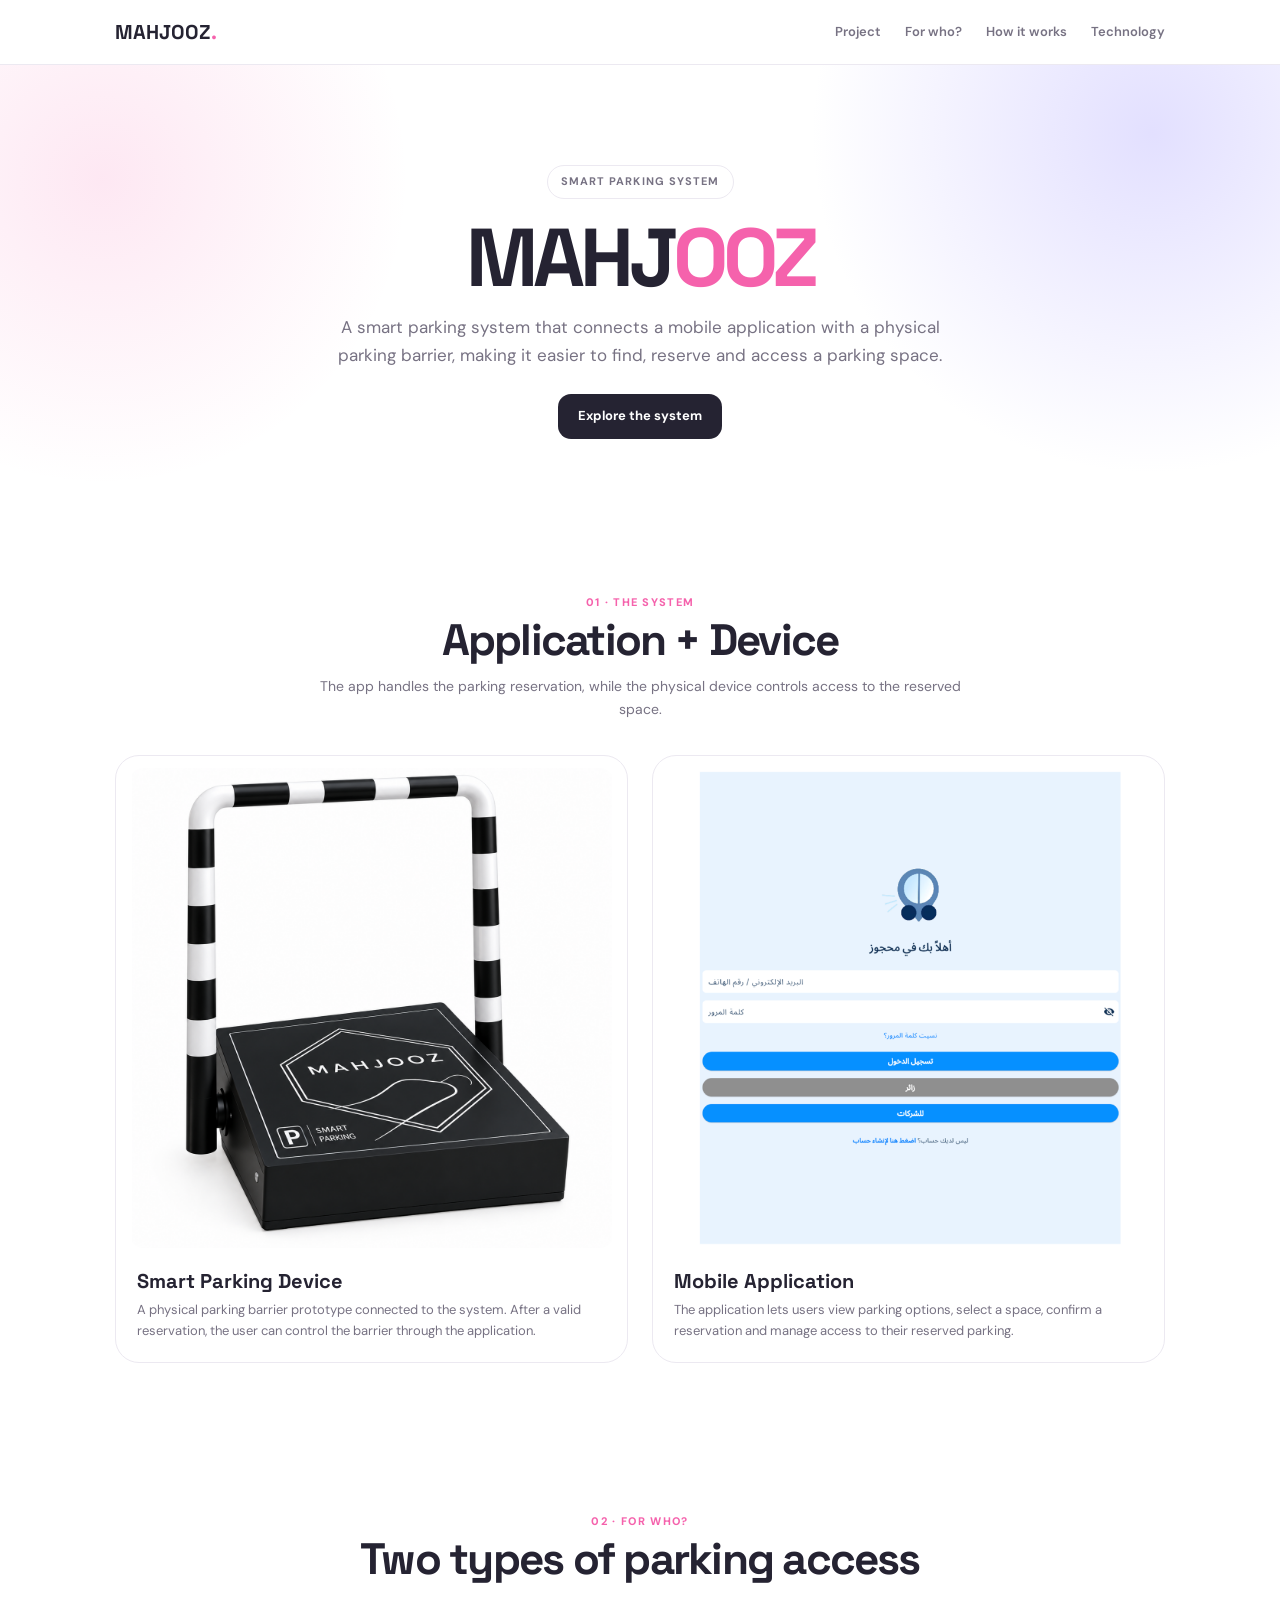
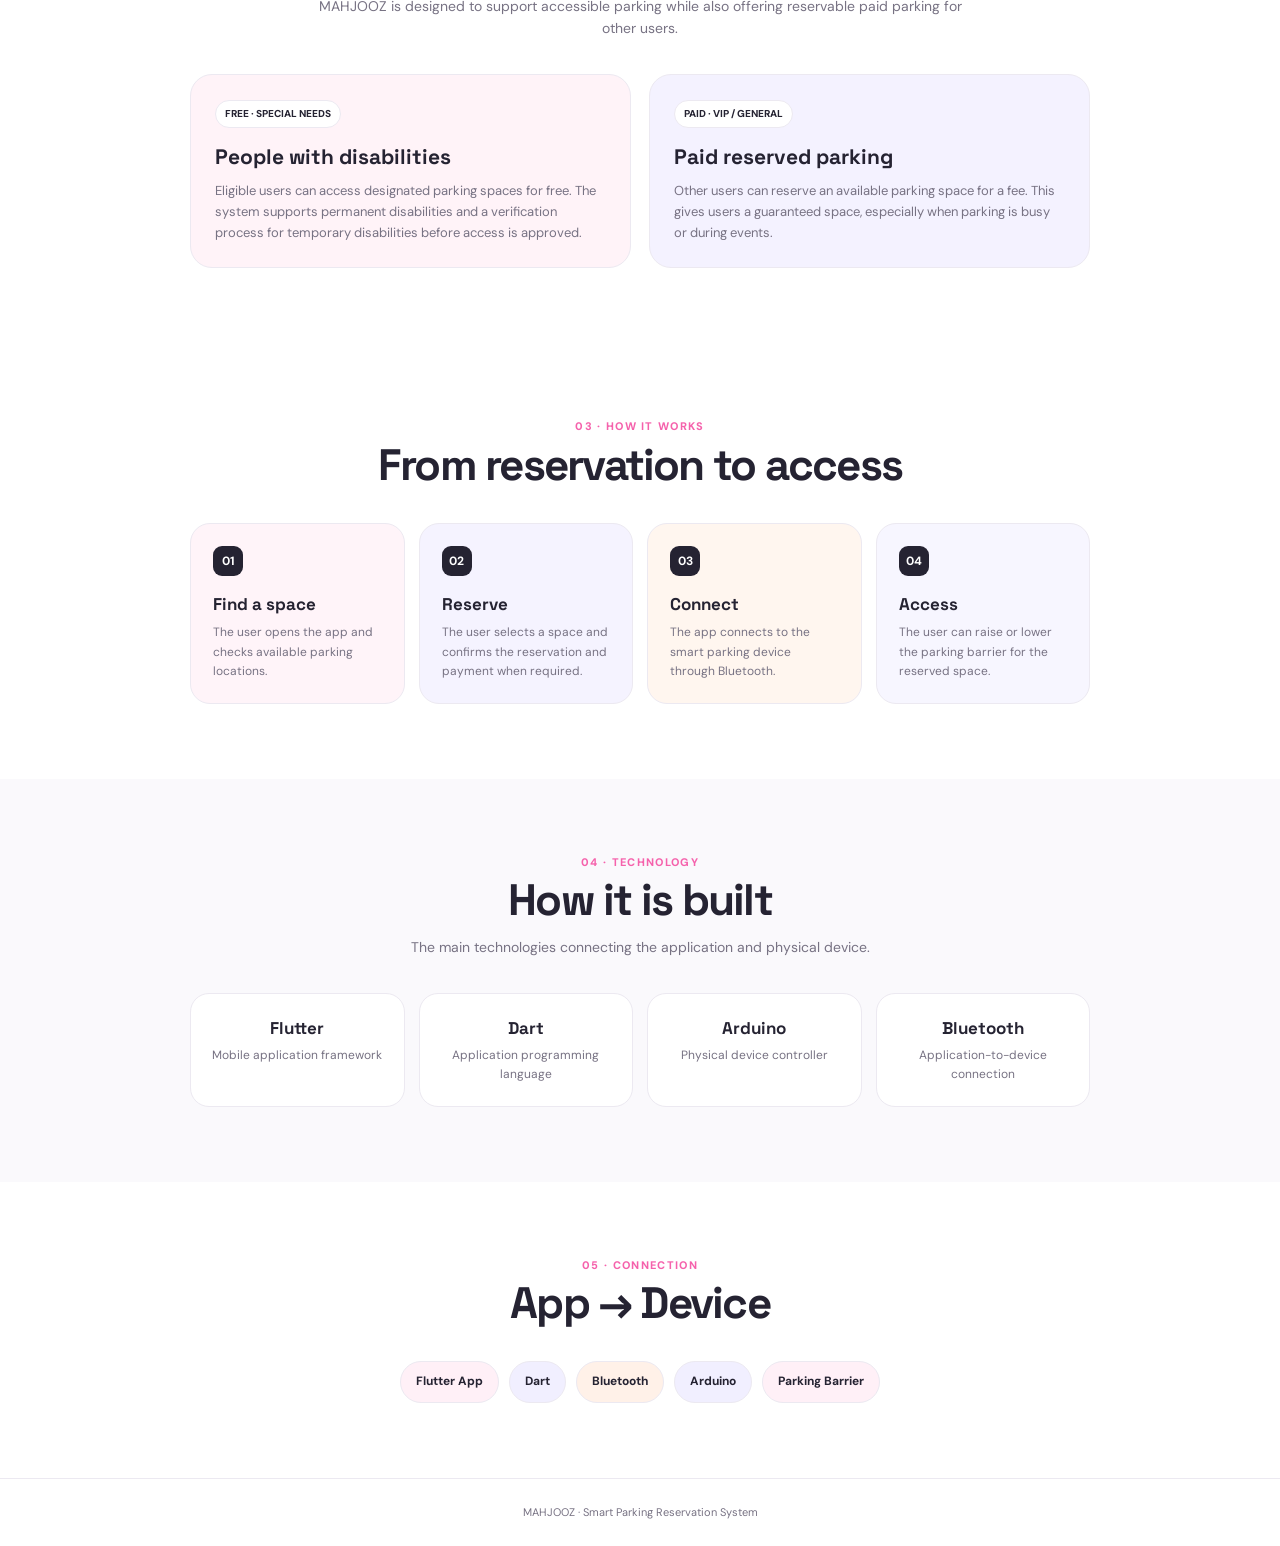
==== index1.html @ 87c308af "Add files via upload" ====
<!DOCTYPE html>
<html lang="en">
<head>
  <meta charset="UTF-8">
  <meta name="viewport" content="width=device-width, initial-scale=1.0">
  <meta name="description" content="MAHJOOZ Smart Parking System — application and smart parking device.">
  <title>MAHJOOZ | Smart Parking</title>
  <link rel="preconnect" href="https://fonts.googleapis.com">
  <link rel="preconnect" href="https://fonts.gstatic.com" crossorigin>
  <link href="https://fonts.googleapis.com/css2?family=DM+Sans:wght@400;500;600;700&family=Space+Grotesk:wght@500;600;700&display=swap" rel="stylesheet">
  <style>
    :root{--pink:#f562ac;--lav:#b8b1ff;--white:#fff;--peach:#ffd6ba;--ink:#252332;--muted:#777283;--line:#ece9f1;--soft:#faf9fc}
    *{box-sizing:border-box;margin:0;padding:0}
    html{scroll-behavior:smooth}
    body{font-family:"DM Sans",sans-serif;color:var(--ink);background:var(--white);line-height:1.6}
    img{max-width:100%;display:block} a{text-decoration:none;color:inherit}
    .container{width:min(1050px,92%);margin:auto}
    nav{position:sticky;top:0;z-index:10;background:rgba(255,255,255,.9);backdrop-filter:blur(14px);border-bottom:1px solid var(--line)}
    .nav-inner{height:64px;display:flex;align-items:center;justify-content:space-between}
    .logo{font-family:"Space Grotesk";font-weight:700;font-size:20px}.logo span{color:var(--pink)}
    .nav-links{display:flex;gap:24px;font-size:13px;font-weight:600;color:var(--muted)}
    .nav-links a:hover{color:var(--pink)}
    .hero{padding:100px 0 80px;background:radial-gradient(circle at 90% 15%,rgba(184,177,255,.4),transparent 28%),radial-gradient(circle at 8% 25%,rgba(245,98,172,.15),transparent 25%)}
    .hero-content{text-align:center;max-width:800px;margin:auto}
    .tag{display:inline-block;padding:7px 13px;border:1px solid var(--line);border-radius:999px;font-size:11px;font-weight:700;letter-spacing:.1em;text-transform:uppercase;background:#fff;color:var(--muted)}
    h1{font-family:"Space Grotesk";font-size:clamp(50px,8vw,82px);line-height:.95;letter-spacing:-.06em;margin:20px 0 18px}
    h1 span{color:var(--pink)} .hero p{max-width:640px;margin:auto;color:var(--muted);font-size:17px}
    .button{display:inline-block;margin-top:25px;padding:12px 20px;background:var(--ink);color:#fff;border-radius:13px;font-size:13px;font-weight:700}
    section{padding:75px 0}.showcase,.how{background:#fff}.tech{background:var(--soft)}
    .section-head{text-align:center;margin-bottom:35px}.kicker{color:var(--pink);font-size:11px;font-weight:800;letter-spacing:.12em;text-transform:uppercase}
    .section-title{font-family:"Space Grotesk";font-size:clamp(30px,4vw,44px);line-height:1.05;letter-spacing:-.04em;margin-top:6px}
    .section-text{max-width:650px;margin:12px auto 0;color:var(--muted);font-size:14px}
    .visuals{display:grid;grid-template-columns:1fr 1fr;gap:24px}
    .visual{background:#fff;border:1px solid var(--line);border-radius:24px;padding:12px;overflow:hidden}
    .visual img{width:100%;height:480px;object-fit:contain;border-radius:17px;background:#fff}
    .visual-info{padding:17px 9px 8px}.visual-info h3{font-family:"Space Grotesk";font-size:20px}.visual-info p{font-size:13px;color:var(--muted);margin-top:3px}
    .audience{margin:30px auto 0;max-width:900px;display:grid;grid-template-columns:1fr 1fr;gap:18px}
    .audience-card{border:1px solid var(--line);border-radius:22px;padding:24px;background:#fff}
    .audience-card.free{background:#fff3f8}.audience-card.paid{background:#f4f2ff}
    .audience-card h3{font-family:"Space Grotesk";font-size:21px;margin-bottom:7px}
    .audience-card p{font-size:13px;color:var(--muted)}
    .badge{display:inline-block;padding:5px 9px;border-radius:999px;font-size:10px;font-weight:800;margin-bottom:12px;background:#fff;border:1px solid var(--line)}
    .flow{display:grid;grid-template-columns:repeat(4,1fr);gap:14px;max-width:900px;margin:auto}
    .step{padding:22px;border-radius:20px;border:1px solid var(--line);background:#fff}
    .step:nth-child(1){background:#fff4f9}.step:nth-child(2){background:#f5f3ff}.step:nth-child(3){background:#fff6ef}.step:nth-child(4){background:#f7f6ff}
    .number{width:30px;height:30px;border-radius:9px;background:var(--ink);color:#fff;display:grid;place-items:center;font-size:12px;font-weight:700;margin-bottom:15px}
    .step h3{font-family:"Space Grotesk";font-size:17px}.step p{font-size:12px;color:var(--muted);margin-top:5px}
    .tech-grid{display:grid;grid-template-columns:repeat(4,1fr);gap:14px;max-width:900px;margin:auto}
    .tech-card{background:#fff;border:1px solid var(--line);border-radius:19px;padding:21px;text-align:center}
    .tech-card h3{font-family:"Space Grotesk";font-size:17px}.tech-card p{font-size:12px;color:var(--muted);margin-top:4px}
    .connection{max-width:720px;margin:auto;display:flex;justify-content:center;align-items:center;gap:10px;flex-wrap:wrap}
    .connection span{padding:10px 15px;border-radius:999px;border:1px solid var(--line);font-size:12px;font-weight:700;background:#fff}
    .connection .pink{background:#fff0f7}.connection .lav{background:#f1efff}.connection .peach{background:#fff1e8}
    footer{border-top:1px solid var(--line);padding:25px 0;text-align:center;color:var(--muted);font-size:11px}
    @media(max-width:750px){.nav-links{display:none}.visuals,.audience,.flow,.tech-grid{grid-template-columns:1fr}.visual img{height:auto;max-height:520px}section{padding:60px 0}.hero{padding:75px 0 60px}}
  </style>
</head>
<body>

<nav>
  <div class="container nav-inner">
    <a href="#" class="logo">MAHJOOZ<span>.</span></a>
    <div class="nav-links">
      <a href="#project">Project</a>
      <a href="#users">For who?</a>
      <a href="#how">How it works</a>
      <a href="#technology">Technology</a>
    </div>
  </div>
</nav>

<header class="hero">
  <div class="container hero-content">
    <div class="tag">Smart Parking System</div>
    <h1>MAHJ<span>OOZ</span></h1>
    <p>
      A smart parking system that connects a mobile application with a physical
      parking barrier, making it easier to find, reserve and access a parking space.
    </p>
    <a href="#project" class="button">Explore the system</a>
  </div>
</header>

<section id="project" class="showcase">
  <div class="container">
    <div class="section-head">
      <div class="kicker">01 · The system</div>
      <h2 class="section-title">Application + Device</h2>
      <p class="section-text">
        The app handles the parking reservation, while the physical device controls
        access to the reserved space.
      </p>
    </div>

    <div class="visuals">
      <figure class="visual">
        <img src="mahjuz-device.png" alt="MAHJOOZ smart parking device">
        <figcaption class="visual-info">
          <h3>Smart Parking Device</h3>
          <p>
            A physical parking barrier prototype connected to the system. After a
            valid reservation, the user can control the barrier through the application.
          </p>
        </figcaption>
      </figure>

      <figure class="visual">
        <img src="mahjuz-app.png" alt="MAHJOOZ mobile application interface">
        <figcaption class="visual-info">
          <h3>Mobile Application</h3>
          <p>
            The application lets users view parking options, select a space, confirm
            a reservation and manage access to their reserved parking.
          </p>
        </figcaption>
      </figure>
    </div>
  </div>
</section>

<section id="users" class="how">
  <div class="container">
    <div class="section-head">
      <div class="kicker">02 · For who?</div>
      <h2 class="section-title">Two types of parking access</h2>
      <p class="section-text">
        MAHJOOZ is designed to support accessible parking while also offering
        reservable paid parking for other users.
      </p>
    </div>

    <div class="audience">
      <article class="audience-card free">
        <div class="badge">FREE · SPECIAL NEEDS</div>
        <h3>People with disabilities</h3>
        <p>
          Eligible users can access designated parking spaces for free. The system
          supports permanent disabilities and a verification process for temporary
          disabilities before access is approved.
        </p>
      </article>

      <article class="audience-card paid">
        <div class="badge">PAID · VIP / GENERAL</div>
        <h3>Paid reserved parking</h3>
        <p>
          Other users can reserve an available parking space for a fee. This gives
          users a guaranteed space, especially when parking is busy or during events.
        </p>
      </article>
    </div>
  </div>
</section>

<section id="how">
  <div class="container">
    <div class="section-head">
      <div class="kicker">03 · How it works</div>
      <h2 class="section-title">From reservation to access</h2>
    </div>

    <div class="flow">
      <article class="step">
        <div class="number">01</div>
        <h3>Find a space</h3>
        <p>The user opens the app and checks available parking locations.</p>
      </article>
      <article class="step">
        <div class="number">02</div>
        <h3>Reserve</h3>
        <p>The user selects a space and confirms the reservation and payment when required.</p>
      </article>
      <article class="step">
        <div class="number">03</div>
        <h3>Connect</h3>
        <p>The app connects to the smart parking device through Bluetooth.</p>
      </article>
      <article class="step">
        <div class="number">04</div>
        <h3>Access</h3>
        <p>The user can raise or lower the parking barrier for the reserved space.</p>
      </article>
    </div>
  </div>
</section>

<section id="technology" class="tech">
  <div class="container">
    <div class="section-head">
      <div class="kicker">04 · Technology</div>
      <h2 class="section-title">How it is built</h2>
      <p class="section-text">The main technologies connecting the application and physical device.</p>
    </div>

    <div class="tech-grid">
      <article class="tech-card"><h3>Flutter</h3><p>Mobile application framework</p></article>
      <article class="tech-card"><h3>Dart</h3><p>Application programming language</p></article>
      <article class="tech-card"><h3>Arduino</h3><p>Physical device controller</p></article>
      <article class="tech-card"><h3>Bluetooth</h3><p>Application-to-device connection</p></article>
    </div>
  </div>
</section>

<section>
  <div class="container">
    <div class="section-head">
      <div class="kicker">05 · Connection</div>
      <h2 class="section-title">App → Device</h2>
    </div>
    <div class="connection">
      <span class="pink">Flutter App</span>
      <span class="lav">Dart</span>
      <span class="peach">Bluetooth</span>
      <span class="lav">Arduino</span>
      <span class="pink">Parking Barrier</span>
    </div>
  </div>
</section>

<footer>MAHJOOZ · Smart Parking Reservation System</footer>
</body>
</html>
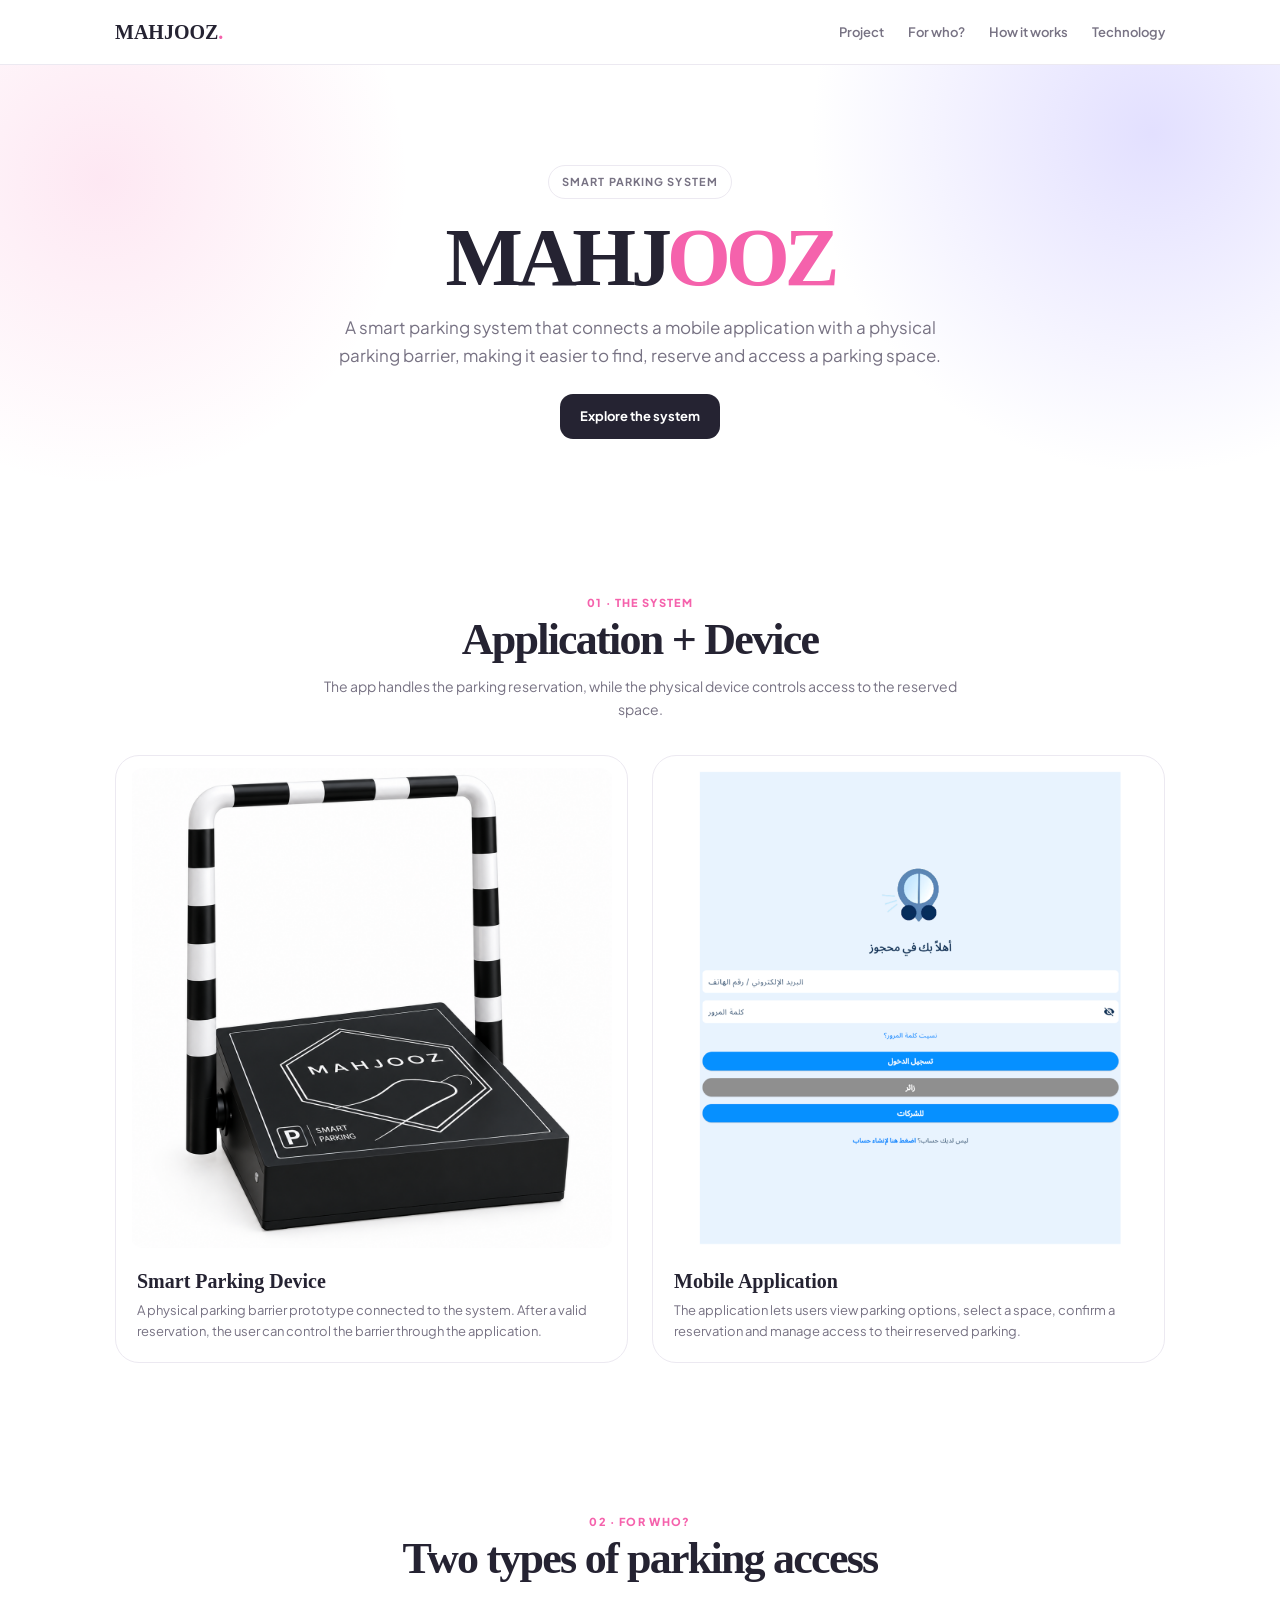
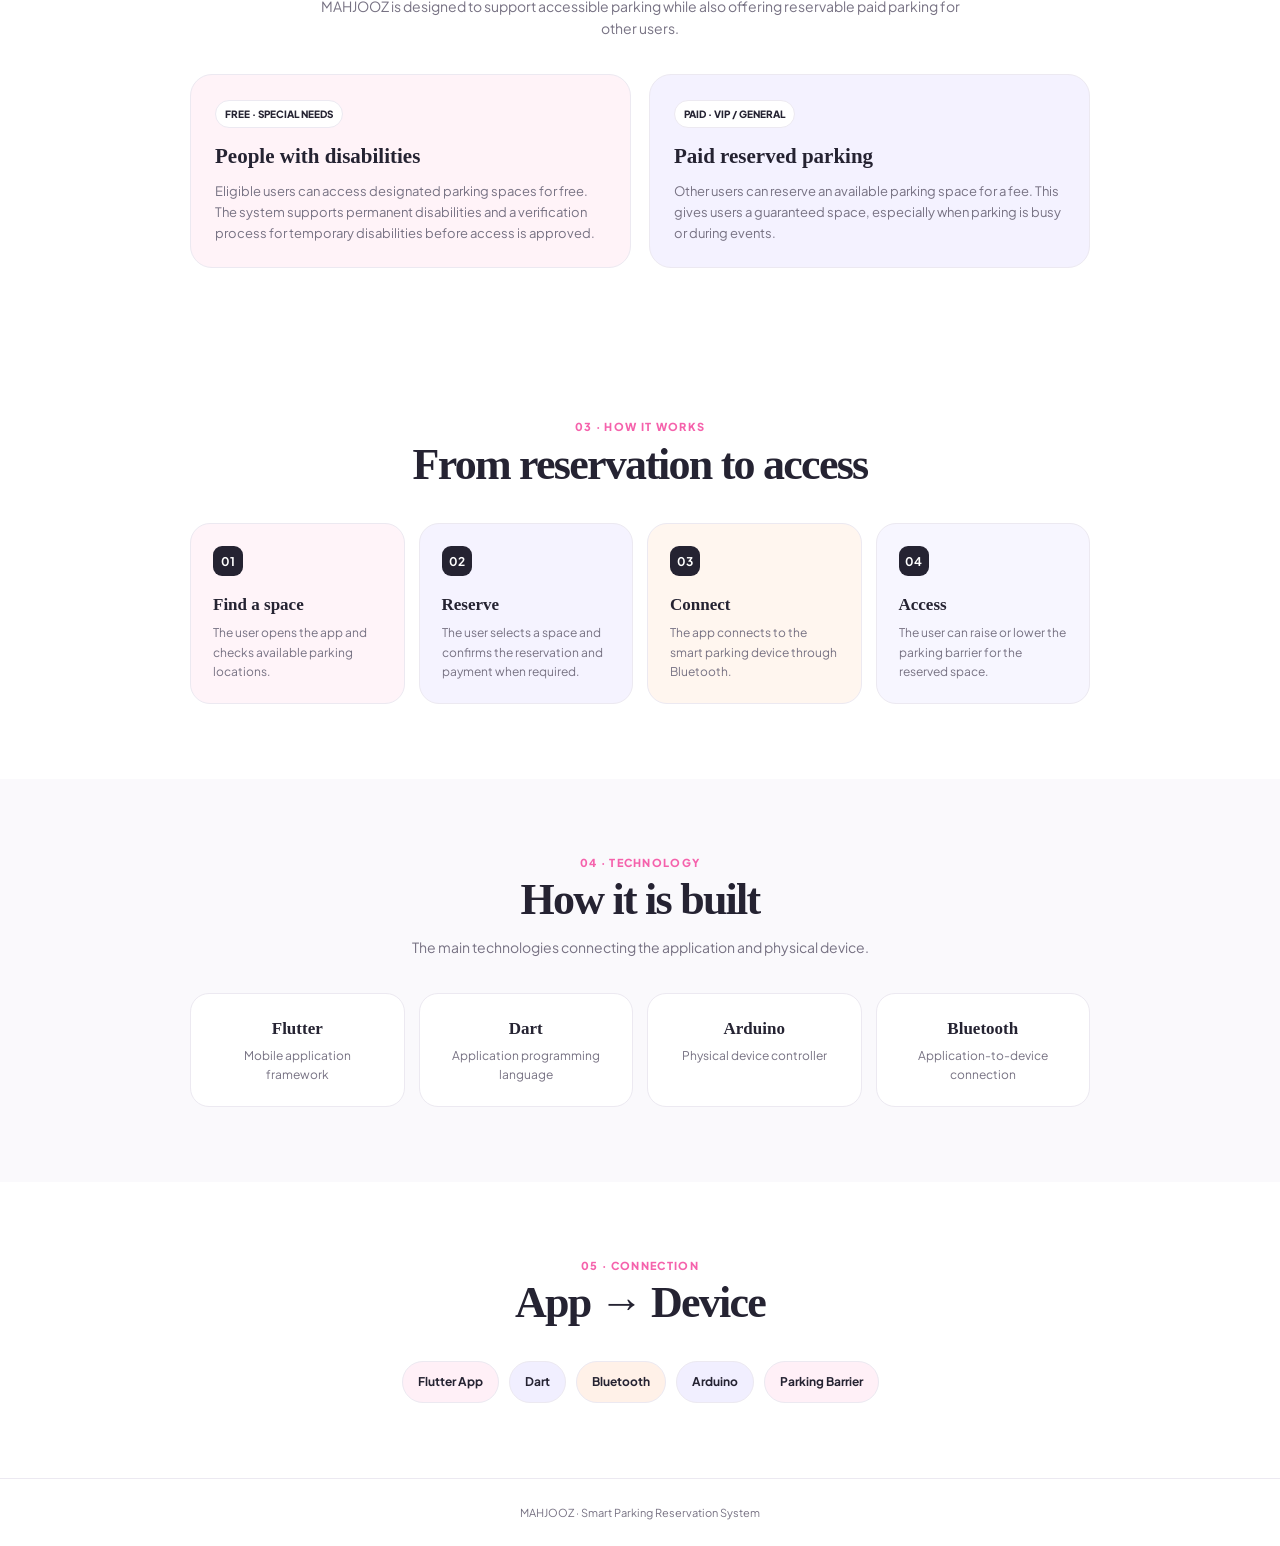
==== commit 29a4c6ec: "index1.html" ====
--- a/index1.html
+++ b/index1.html
@@ -7,12 +7,12 @@
   <title>MAHJOOZ | Smart Parking</title>
   <link rel="preconnect" href="https://fonts.googleapis.com">
   <link rel="preconnect" href="https://fonts.gstatic.com" crossorigin>
-  <link href="https://fonts.googleapis.com/css2?family=DM+Sans:wght@400;500;600;700&family=Space+Grotesk:wght@500;600;700&display=swap" rel="stylesheet">
+  <link href="https://fonts.googleapis.com/css2?family=Plus+Jakarta+Sans:wght@400;700;800&family=Playfair+Display:ital,wght@1,700&display=swap" rel="stylesheet">
   <style>
     :root{--pink:#f562ac;--lav:#b8b1ff;--white:#fff;--peach:#ffd6ba;--ink:#252332;--muted:#777283;--line:#ece9f1;--soft:#faf9fc}
     *{box-sizing:border-box;margin:0;padding:0}
     html{scroll-behavior:smooth}
-    body{font-family:"DM Sans",sans-serif;color:var(--ink);background:var(--white);line-height:1.6}
+    body{font-family:'Plus Jakarta Sans', sans-serif ;color:var(--ink);background:var(--white);line-height:1.6}
     img{max-width:100%;display:block} a{text-decoration:none;color:inherit}
     .container{width:min(1050px,92%);margin:auto}
     nav{position:sticky;top:0;z-index:10;background:rgba(255,255,255,.9);backdrop-filter:blur(14px);border-bottom:1px solid var(--line)}
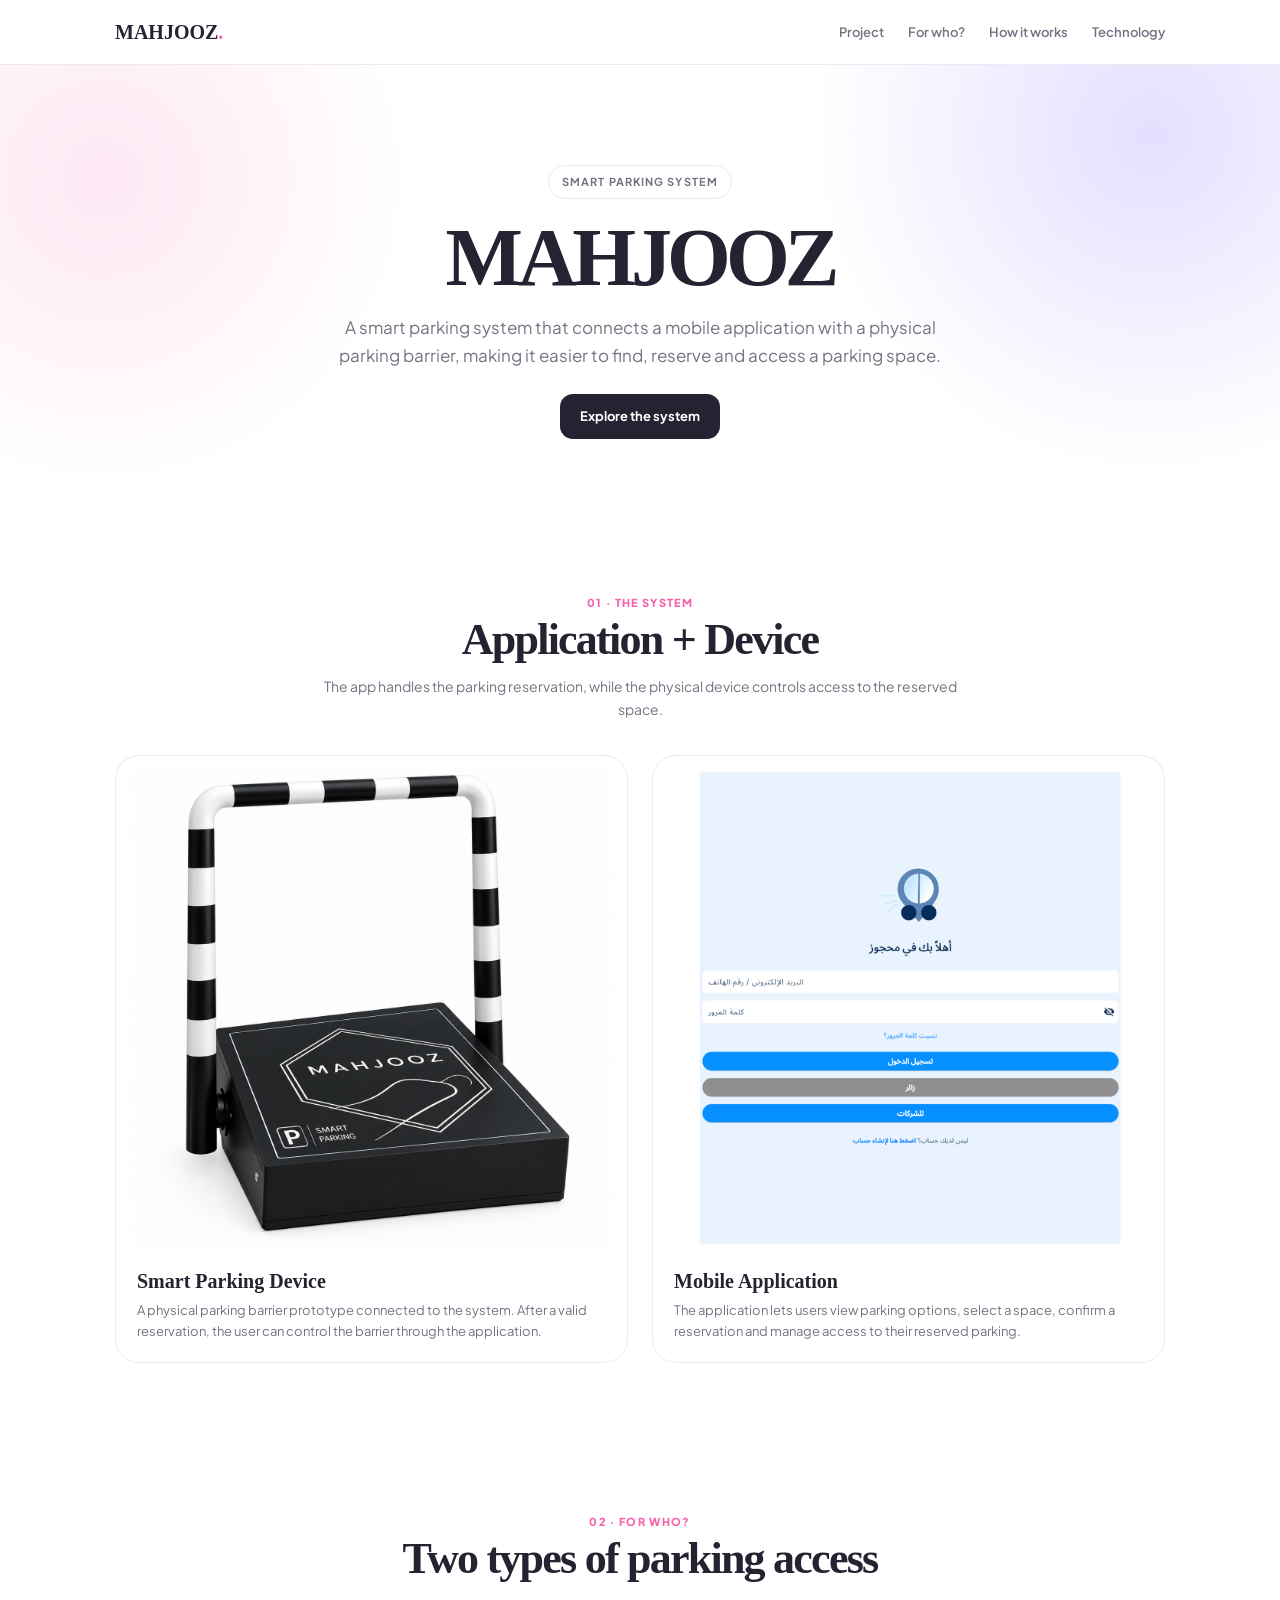
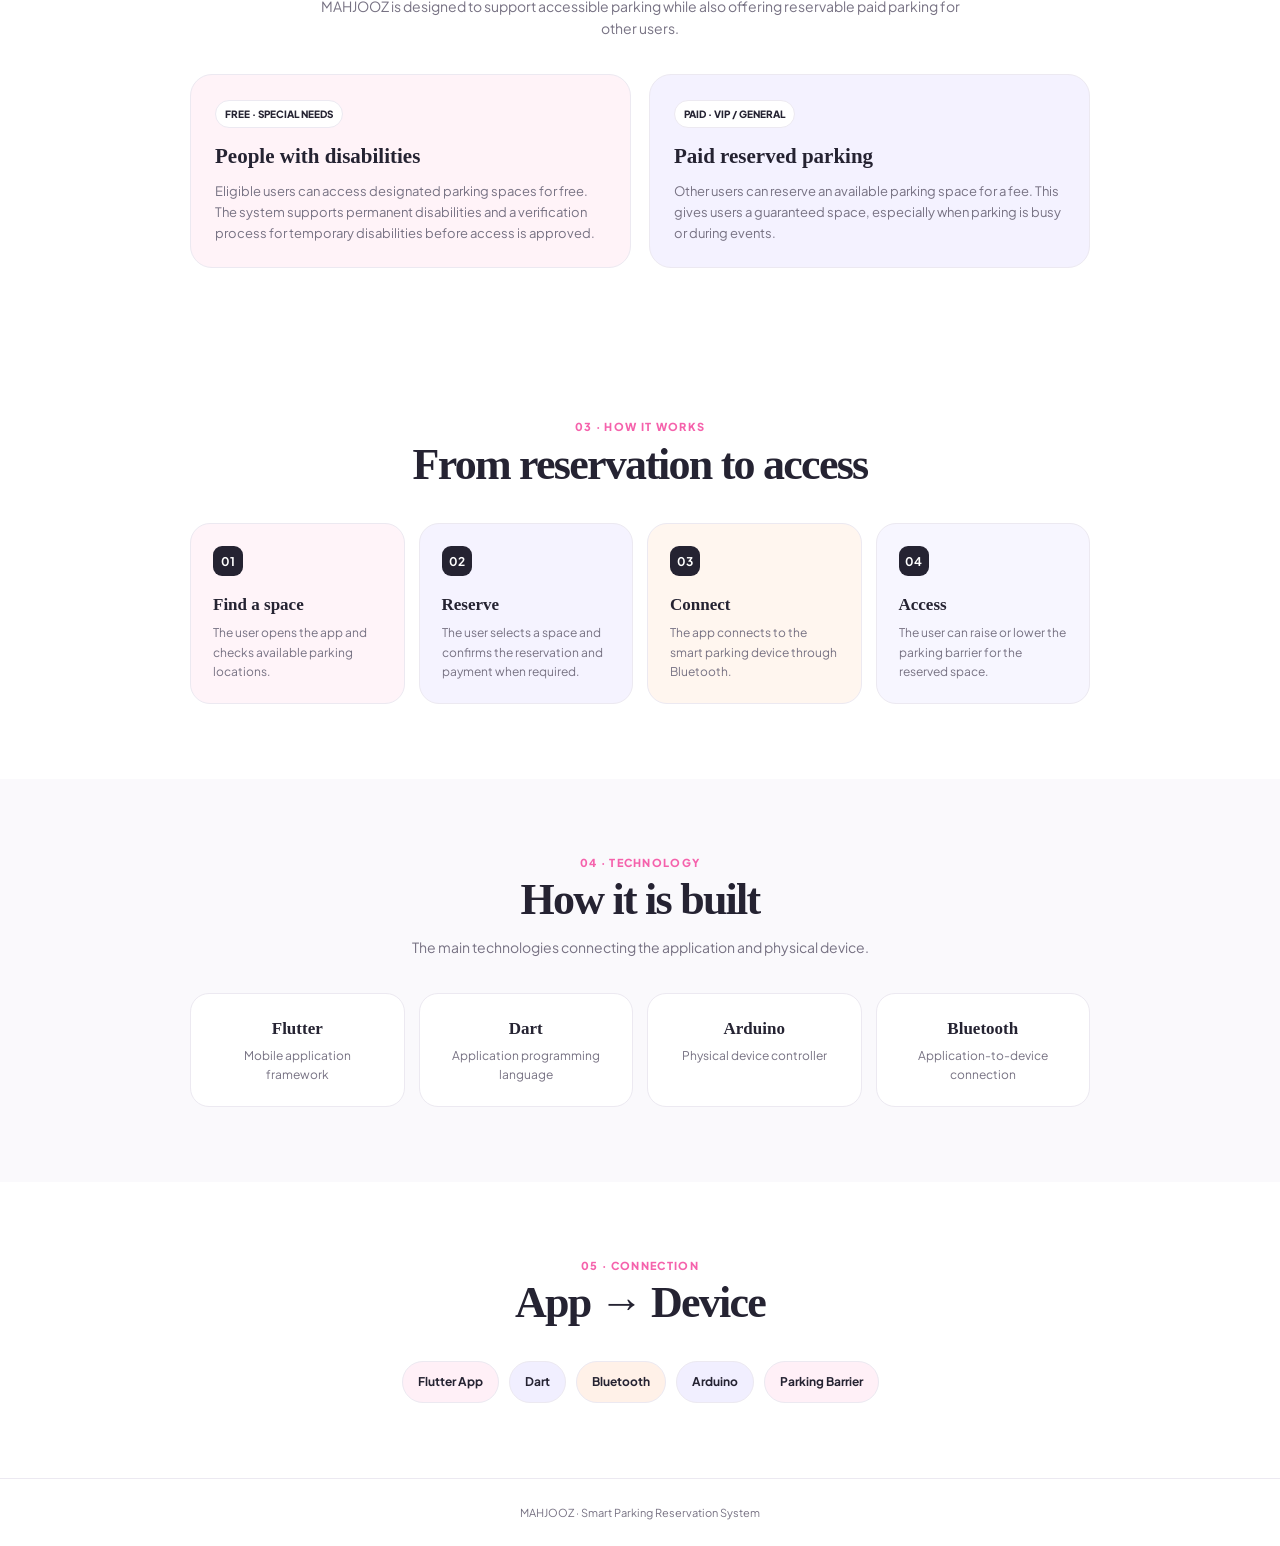
==== commit de548faf: "Update index1.html" ====
--- a/index1.html
+++ b/index1.html
@@ -72,7 +72,7 @@
 <header class="hero">
   <div class="container hero-content">
     <div class="tag">Smart Parking System</div>
-    <h1>MAHJ<span>OOZ</span></h1>
+    <h1>MAHJOOZ</span></h1>
     <p>
       A smart parking system that connects a mobile application with a physical
       parking barrier, making it easier to find, reserve and access a parking space.
